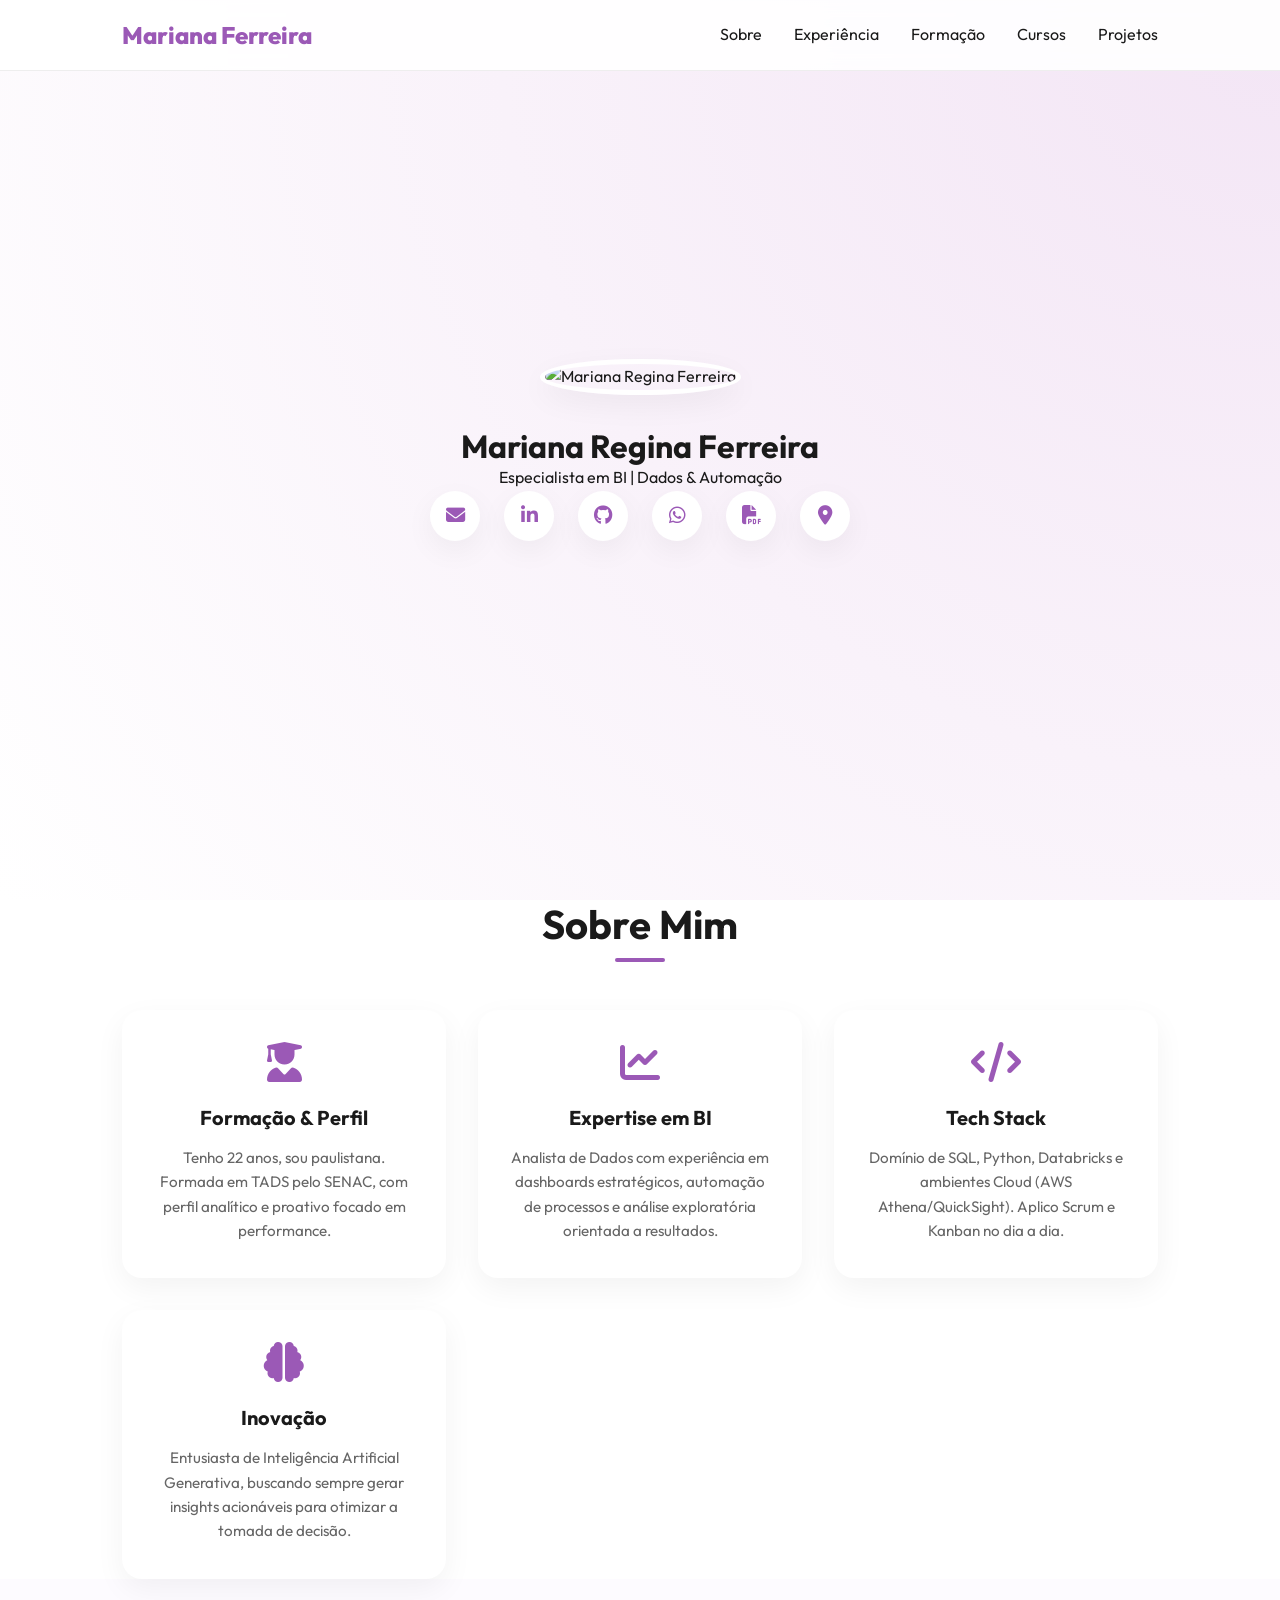
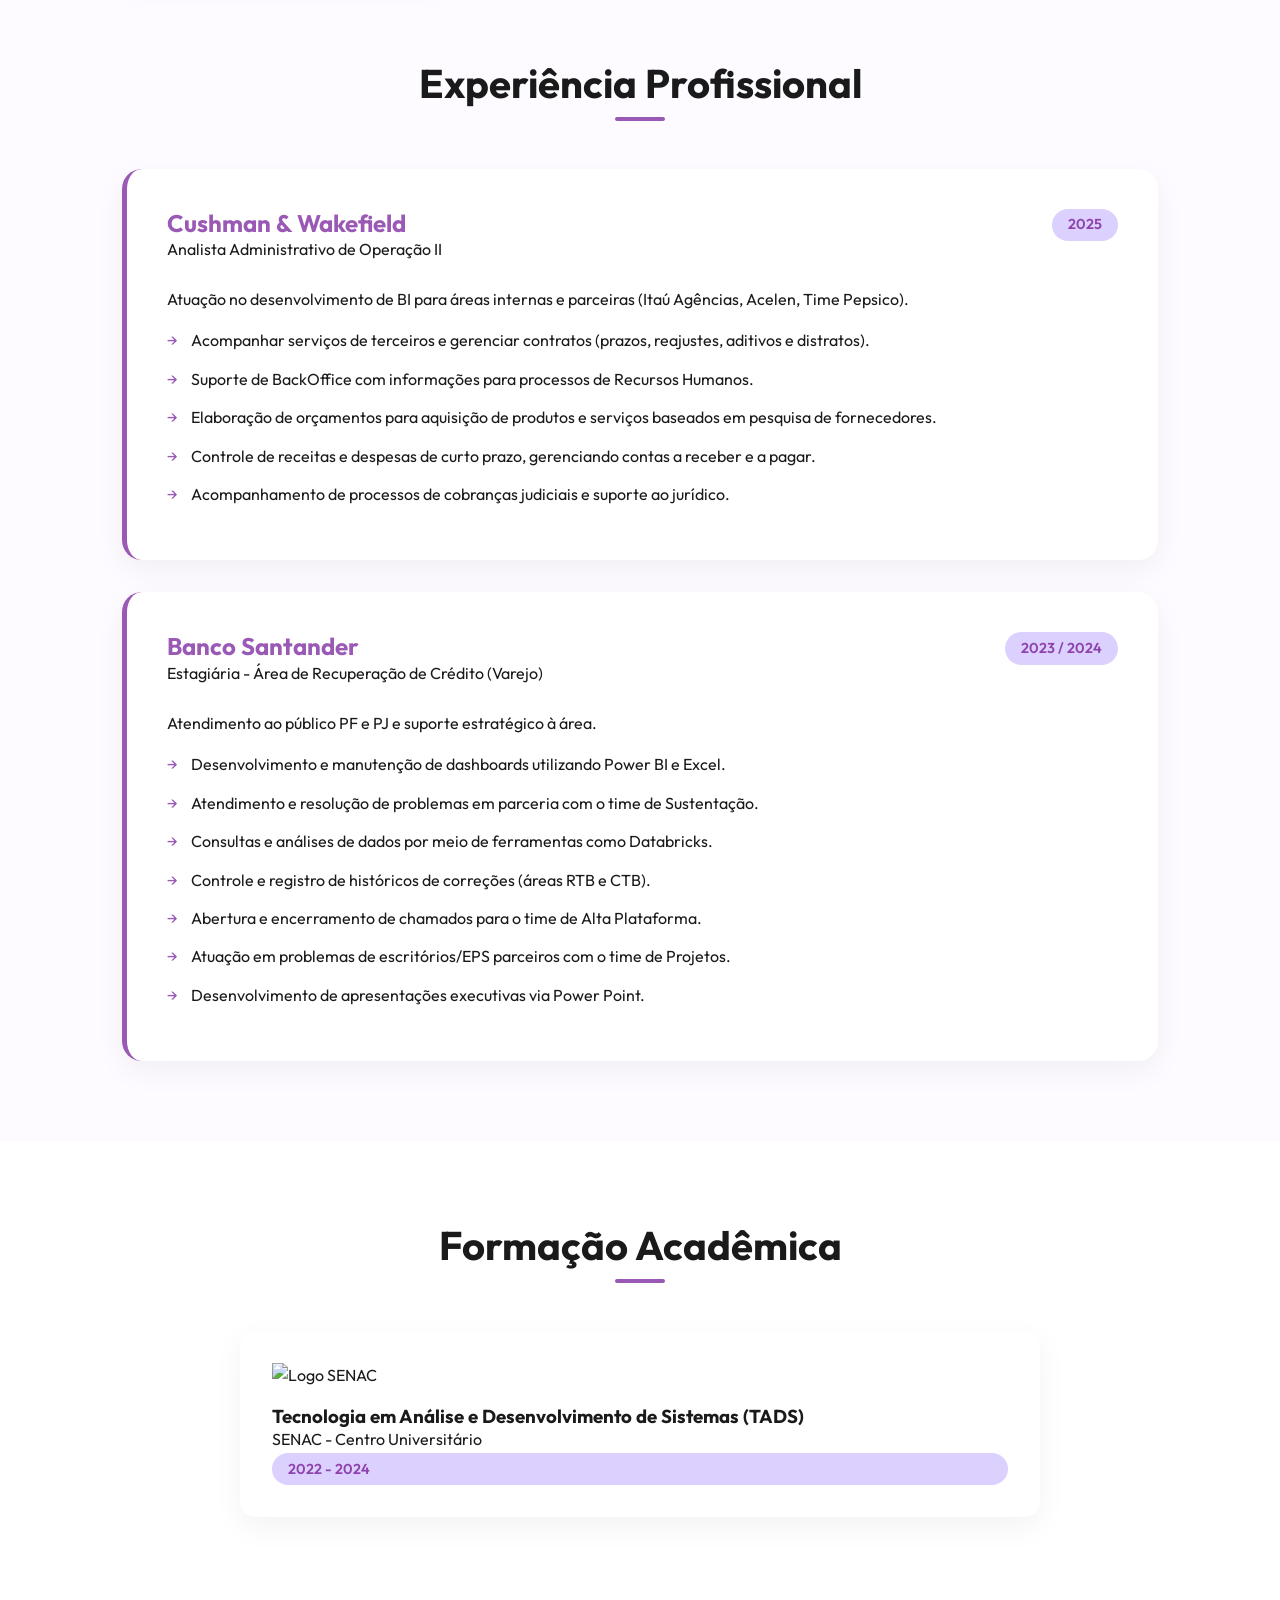
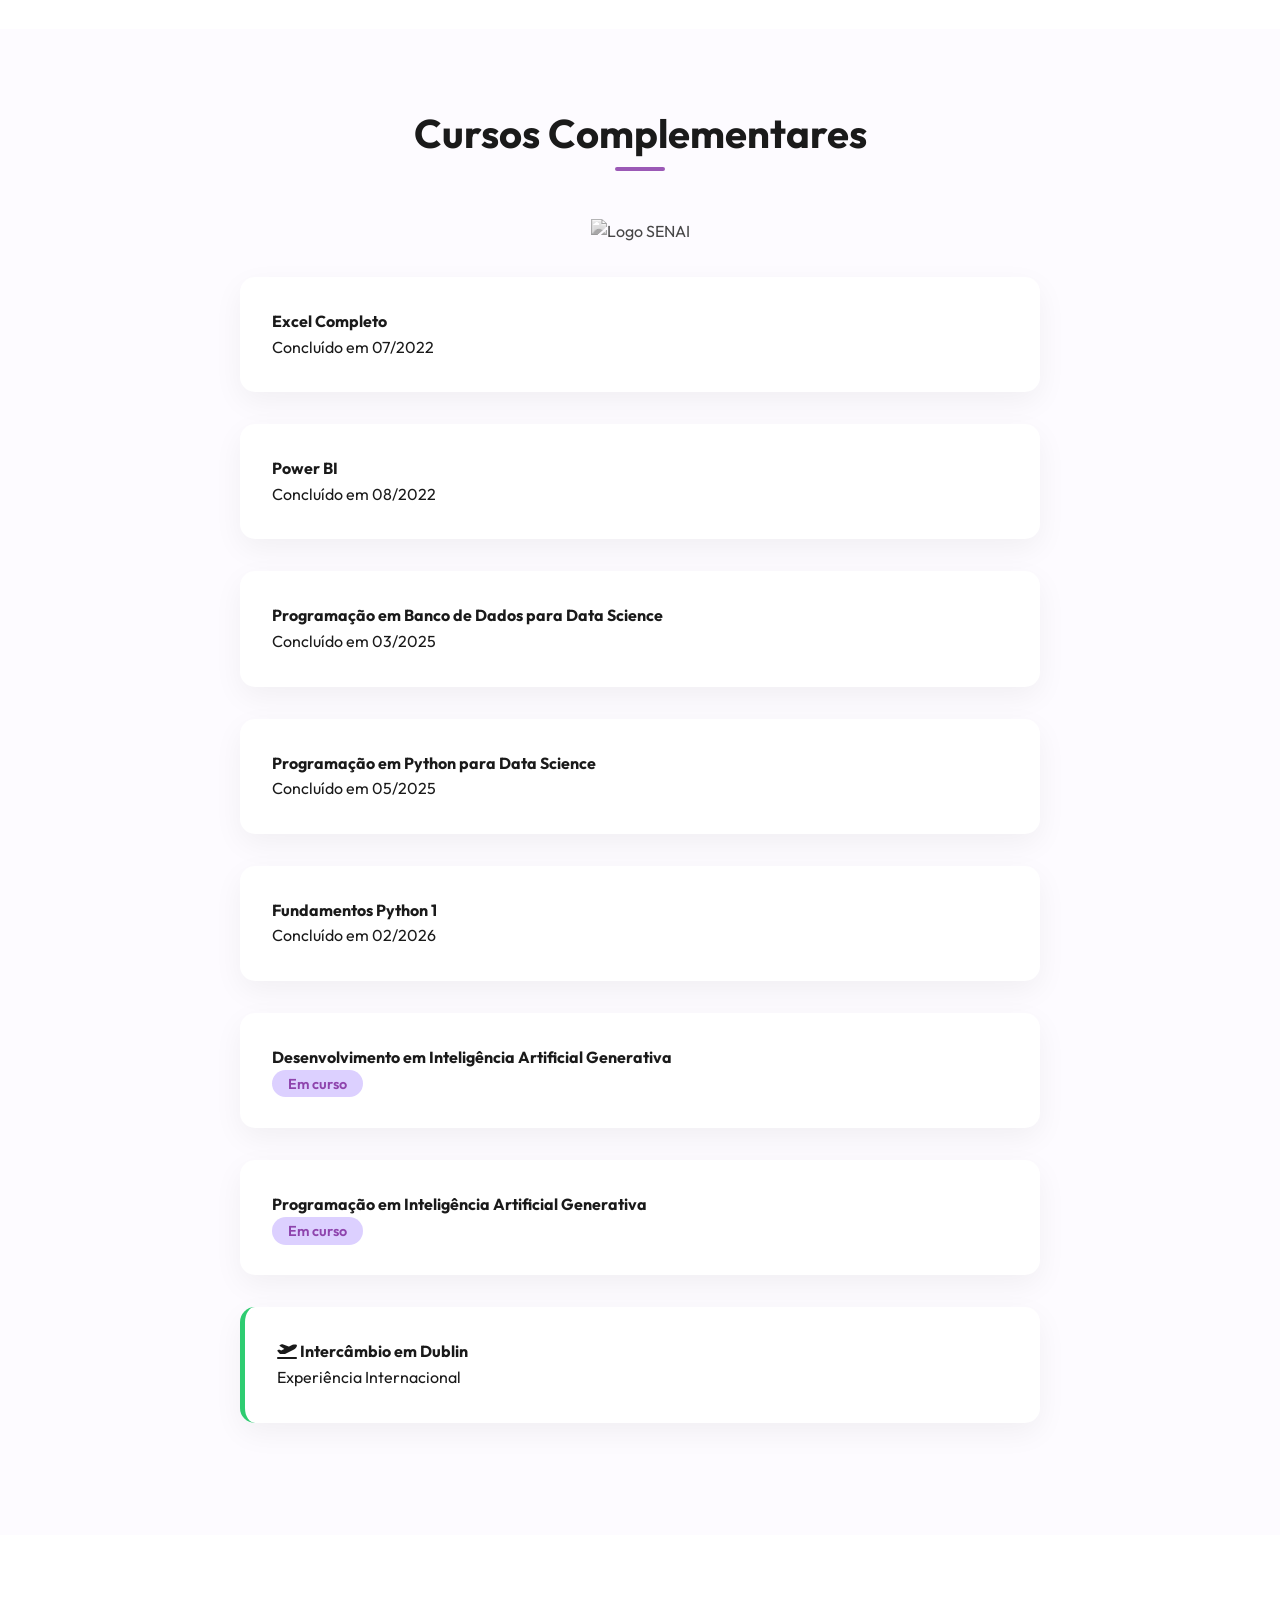
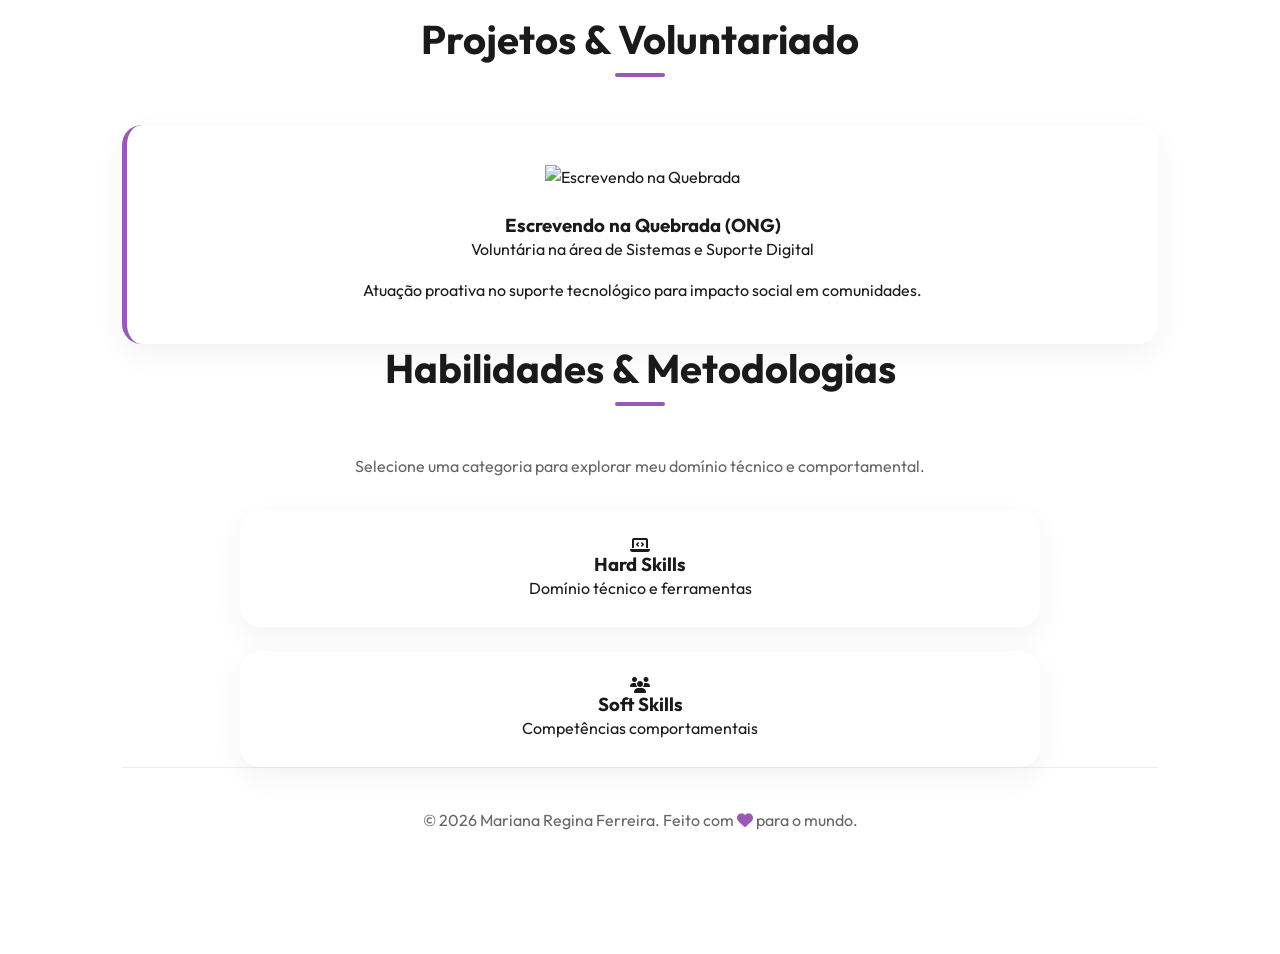
==== assets/index.html @ 9f0cdf3b "commit das fotos em png e jpg e do pdf" ====
<!DOCTYPE html>
<html lang="pt-BR">

<head>
    <meta charset="UTF-8">
    <meta name="viewport" content="width=device-width, initial-scale=1.0">
    <title>Mariana Regina Ferreira | Portfólio</title>
    <!-- Google Fonts: Outfit -->
    <link rel="preconnect" href="https://fonts.googleapis.com">
    <link rel="preconnect" href="https://fonts.gstatic.com" crossorigin>
    <link href="https://fonts.googleapis.com/css2?family=Outfit:wght@300;400;600;700;800&display=swap" rel="stylesheet">
    <!-- Font Awesome for Icons -->
    <link rel="stylesheet" href="https://cdnjs.cloudflare.com/ajax/libs/font-awesome/6.4.0/css/all.min.css">
    <link rel="stylesheet" href="style.css">
</head>

<body>

    <!-- Navegação -->
    <nav>
        <div class="container">
            <a href="#" class="logo">Mariana Ferreira </a>
            <ul class="nav-links">
                <li><a href="#sobre">Sobre</a></li>
                <li><a href="#experiencia">Experiência</a></li>
                <li><a href="#formacao">Formação</a></li>
                <li><a href="#cursos">Cursos</a></li>
                <li><a href="#projetos">Projetos</a></li>
            </ul>
        </div>
    </nav>

    <!-- Hero Section -->
    <header class="hero">
        <div class="hero-image-container reveal">
            <img src="assets/mr foto github.jpg" alt="Mariana Regina Ferreira" class="profile-img">
        </div>
        <h1 class="reveal">Mariana Regina Ferreira</h1>
        <p class="reveal"> Especialista em BI | Dados & Automação</p>

        <div class="social-links reveal">
            <a href="mailto:mari.ferreira2061808@gmail.com" class="social-icon" title="Email"><i
                    class="fas fa-envelope"></i></a>
            <a href="https://www.linkedin.com/in/mariana-ferreira-a605651b8" target="_blank" class="social-icon"
                title="LinkedIn"><i class="fab fa-linkedin-in"></i></a>
            <a href="https://github.com/maryreginaf15" target="_blank" class="social-icon" title="GitHub"><i
                    class="fab fa-github"></i></a>
            <a href="https://wa.me/5511991538889" target="_blank" class="social-icon" title="WhatsApp"><i
                    class="fab fa-whatsapp"></i></a>
            <a href="assets/Mariana R Ferreira  .pdf" download class="social-icon" title="Download Currículo"><i
                    class="fas fa-file-pdf"></i></a>
            <a href="https://www.google.com/maps/search/?api=1&query=Rua+Professor+Augusto+Mondin+-+Campo+Grande,+São+Paulo"
                target="_blank" class="social-icon" title="Localização"><i class="fas fa-map-marker-alt"></i></a>
        </div>

    </header>

    <section id="sobre" class="container">
        <h2 class="section-title reveal">Sobre Mim</h2>
        <div class="about-grid reveal">
            <div class="about-item">
                <i class="fas fa-user-graduate"></i>
                <h3>Formação & Perfil</h3>
                <p>Tenho 22 anos, sou paulistana. Formada em TADS pelo SENAC, com perfil analítico e
                    proativo focado em performance.</p>
            </div>
            <div class="about-item">
                <i class="fas fa-chart-line"></i>
                <h3>Expertise em BI</h3>
                <p>Analista de Dados com experiência em dashboards estratégicos, automação de processos e análise
                    exploratória orientada a resultados.</p>
            </div>
            <div class="about-item">
                <i class="fas fa-code"></i>
                <h3>Tech Stack</h3>
                <p>Domínio de SQL, Python, Databricks e ambientes Cloud (AWS Athena/QuickSight). Aplico Scrum e Kanban
                    no dia a dia.</p>
            </div>
            <div class="about-item">
                <i class="fas fa-brain"></i>
                <h3>Inovação</h3>
                <p>Entusiasta de Inteligência Artificial Generativa, buscando sempre gerar insights acionáveis para
                    otimizar a tomada de decisão.</p>
            </div>
        </div>
    </section>

    <!-- Experiência Profissional -->
    <section id="experiencia" style="background-color: var(--section-bg);">
        <div class="container">
            <h2 class="section-title reveal">Experiência Profissional</h2>
            <div class="experience-grid">

                <!-- Cushman & Wakefield -->
                <div class="exp-card reveal">
                    <div class="exp-header">
                        <div>
                            <h3>Cushman & Wakefield</h3>
                            <p>Analista Administrativo de Operação II</p>
                        </div>
                        <span class="exp-date">2025</span>
                    </div>
                    <div class="exp-content">
                        <p>Atuação no desenvolvimento de BI para áreas internas e parceiras (Itaú Agências, Acelen, Time
                            Pepsico).</p>
                        <ul>
                            <li>Acompanhar serviços de terceiros e gerenciar contratos (prazos, reajustes, aditivos e
                                distratos).</li>
                            <li>Suporte de BackOffice com informações para processos de Recursos Humanos.</li>
                            <li>Elaboração de orçamentos para aquisição de produtos e serviços baseados em pesquisa de
                                fornecedores.</li>
                            <li>Controle de receitas e despesas de curto prazo, gerenciando contas a receber e a pagar.
                            </li>
                            <li>Acompanhamento de processos de cobranças judiciais e suporte ao jurídico.</li>
                        </ul>
                    </div>
                </div>

                <!-- Santander -->
                <div class="exp-card reveal">
                    <div class="exp-header">
                        <div>
                            <h3>Banco Santander</h3>
                            <p>Estagiária - Área de Recuperação de Crédito (Varejo)</p>
                        </div>
                        <span class="exp-date">2023 / 2024</span>
                    </div>
                    <div class="exp-content">
                        <p>Atendimento ao público PF e PJ e suporte estratégico à área.</p>
                        <ul>
                            <li>Desenvolvimento e manutenção de dashboards utilizando Power BI e Excel.</li>
                            <li>Atendimento e resolução de problemas em parceria com o time de Sustentação.</li>
                            <li>Consultas e análises de dados por meio de ferramentas como Databricks.</li>
                            <li>Controle e registro de históricos de correções (áreas RTB e CTB).</li>
                            <li>Abertura e encerramento de chamados para o time de Alta Plataforma.</li>
                            <li>Atuação em problemas de escritórios/EPS parceiros com o time de Projetos.</li>
                            <li>Desenvolvimento de apresentações executivas via Power Point.</li>
                        </ul>
                    </div>
                </div>

            </div>
        </div>
    </section>

    <!-- Formação Acadêmica -->
    <section id="formacao">
        <div class="container">
            <h2 class="section-title reveal">Formação Acadêmica</h2>
            <div class="timeline reveal">
                <div class="timeline-item">
                    <img src="https://logodownload.org/wp-content/uploads/2014/10/senac-logo-4.png" alt="Logo SENAC"
                        class="senac-logo">
                    <h3>Tecnologia em Análise e Desenvolvimento de Sistemas (TADS)</h3>
                    <p>SENAC - Centro Universitário</p>
                    <p class="exp-date">2022 - 2024</p>
                </div>
            </div>
        </div>
    </section>

    <section id="cursos" style="background-color: var(--section-bg);">
        <div class="container">
            <h2 class="section-title reveal">Cursos Complementares</h2>
            <div style="text-align: center; margin-bottom: 2rem;" class="reveal">
                <img src="assets/logo senai sem fundo.png" alt="Logo SENAI"
                    style="height: 60px; filter: grayscale(1); opacity: 0.8;">
            </div>
            <div class="timeline reveal">
                <!-- Ordem Cronológica (Antigo para Novo) -->
                <div class="timeline-item">
                    <h4>Excel Completo</h4>
                    <p>Concluído em 07/2022</p>
                </div>
                <div class="timeline-item">
                    <h4>Power BI</h4>
                    <p>Concluído em 08/2022</p>
                </div>
                <div class="timeline-item">
                    <h4>Programação em Banco de Dados para Data Science</h4>
                    <p>Concluído em 03/2025</p>
                </div>
                <div class="timeline-item">
                    <h4>Programação em Python para Data Science</h4>
                    <p>Concluído em 05/2025</p>
                </div>
                <div class="timeline-item">
                    <h4>Fundamentos Python 1</h4>
                    <p>Concluído em 02/2026</p>
                </div>
                <div class="timeline-item">
                    <h4>Desenvolvimento em Inteligência Artificial Generativa</h4>
                    <p><span class="exp-date">Em curso</span></p>
                </div>
                <div class="timeline-item">
                    <h4>Programação em Inteligência Artificial Generativa</h4>
                    <p><span class="exp-date">Em curso</span></p>
                </div>
                <div class="timeline-item" style="border-left: 5px solid #2ecc71;">
                    <h4><i class="fas fa-plane-departure"></i> Intercâmbio em Dublin</h4>
                    <p>Experiência Internacional</p>
                </div>
            </div>
        </div>
    </section>

    <!-- Projetos Pessoais & Voluntariado -->
    <section id="projetos">
        <div class="container">
            <h2 class="section-title reveal">Projetos & Voluntariado</h2>
            <div class="exp-card reveal" style="text-align: center;">
                <img src="assets/logo eq sem fundo.png" alt="Escrevendo na Quebrada"
                    style="height: 80px; margin-bottom: 1.5rem;">
                <h3>Escrevendo na Quebrada (ONG)</h3>
                <p>Voluntária na área de Sistemas e Suporte Digital</p>
                <p style="margin-top: 1rem;">Atuação proativa no suporte tecnológico para impacto social em comunidades.
                </p>
            </div>

            <!-- Habilidades Section -->
            <section id="habilidades" class="container">
                <h2 class="section-title reveal">Habilidades & Metodologias</h2>
                <p class="reveal" style="text-align: center; margin-bottom: 2rem; color: var(--text-muted);">Selecione
                    uma categoria para explorar meu domínio técnico e comportamental.</p>

                <div class="skills-category-grid reveal">
                    <!-- Hard Skills Card -->
                    <div class="skill-category-card" onclick="toggleSkills('hard', this)">
                        <div class="card-header">
                            <i class="fas fa-laptop-code"></i>
                            <h3>Hard Skills</h3>
                            <p>Domínio técnico e ferramentas</p>
                        </div>
                        <div id="hard-skills" class="skills-list">
                            <div class="skill-progress-item"><span>Kanban</span>
                                <div class="progress-bar">
                                    <div class="progress" style="width: 100%;"></div>
                                </div><span>100%</span>
                            </div>
                            <div class="skill-progress-item"><span>Metodologias Ágeis</span>
                                <div class="progress-bar">
                                    <div class="progress" style="width: 100%;"></div>
                                </div><span>100%</span>
                            </div>
                            <div class="skill-progress-item"><span>Power BI</span>
                                <div class="progress-bar">
                                    <div class="progress" style="width: 100%;"></div>
                                </div><span>100%</span>
                            </div>
                            <div class="skill-progress-item"><span>Data-Driven</span>
                                <div class="progress-bar">
                                    <div class="progress" style="width: 80%;"></div>
                                </div><span>80%</span>
                            </div>
                            <div class="skill-progress-item"><span>Trello</span>
                                <div class="progress-bar">
                                    <div class="progress" style="width: 100%;"></div>
                                </div><span>100%</span>
                            </div>
                            <div class="skill-progress-item"><span>ETL</span>
                                <div class="progress-bar">
                                    <div class="progress" style="width: 100%;"></div>
                                </div><span>100%</span>
                            </div>
                            <div class="skill-progress-item"><span>AWS</span>
                                <div class="progress-bar">
                                    <div class="progress" style="width: 80%;"></div>
                                </div><span>80%</span>
                            </div>
                            <div class="skill-progress-item"><span>Azure</span>
                                <div class="progress-bar">
                                    <div class="progress" style="width: 80%;"></div>
                                </div><span>80%</span>
                            </div>
                            <div class="skill-progress-item"><span>Databricks</span>
                                <div class="progress-bar">
                                    <div class="progress" style="width: 85%;"></div>
                                </div><span>85%</span>
                            </div>
                            <div class="skill-progress-item"><span>Python</span>
                                <div class="progress-bar">
                                    <div class="progress" style="width: 92%;"></div>
                                </div><span>92%</span>
                            </div>
                            <div class="skill-progress-item"><span>SQL</span>
                                <div class="progress-bar">
                                    <div class="progress" style="width: 92%;"></div>
                                </div><span>92%</span>
                            </div>
                            <div class="skill-progress-item"><span>Excel Avançado</span>
                                <div class="progress-bar">
                                    <div class="progress" style="width: 100%;"></div>
                                </div><span>100%</span>
                            </div>
                            <div class="skill-progress-item"><span>IA Generativa</span>
                                <div class="progress-bar">
                                    <div class="progress" style="width: 80%;"></div>
                                </div><span>80%</span>
                            </div>
                            <div class="skill-progress-item"><span>GitHub</span>
                                <div class="progress-bar">
                                    <div class="progress" style="width: 80%;"></div>
                                </div><span>80%</span>
                            </div>
                        </div>
                    </div>

                    <!-- Soft Skills Card -->
                    <div class="skill-category-card" onclick="toggleSkills('soft', this)">
                        <div class="card-header">
                            <i class="fas fa-users"></i>
                            <h3>Soft Skills</h3>
                            <p>Competências comportamentais</p>
                        </div>
                        <div id="soft-skills" class="skills-list">
                            <div class="skill-progress-item"><span>Trabalho em Time</span>
                                <div class="progress-bar">
                                    <div class="progress" style="width: 99%;"></div>
                                </div><span>99%</span>
                            </div>
                            <div class="skill-progress-item"><span>Criatividade</span>
                                <div class="progress-bar">
                                    <div class="progress" style="width: 80%;"></div>
                                </div><span>80%</span>
                            </div>
                            <div class="skill-progress-item"><span>Gestão de Tempo</span>
                                <div class="progress-bar">
                                    <div class="progress" style="width: 89%;"></div>
                                </div><span>89%</span>
                            </div>
                            <div class="skill-progress-item"><span>Tomada de Decisão</span>
                                <div class="progress-bar">
                                    <div class="progress" style="width: 90%;"></div>
                                </div><span>90%</span>
                            </div>
                            <div class="skill-progress-item"><span>Responsabilidade</span>
                                <div class="progress-bar">
                                    <div class="progress" style="width: 100%;"></div>
                                </div><span>100%</span>
                            </div>
                            <div class="skill-progress-item"><span>Organização</span>
                                <div class="progress-bar">
                                    <div class="progress" style="width: 99%;"></div>
                                </div><span>99%</span>
                            </div>
                        </div>
                    </div>
                </div>

            </section>

            <footer>
                <div class="container">
                    <p>&copy; 2026 Mariana Regina Ferreira. Feito com <i class="fas fa-heart"
                            style="color: var(--primary-color);"></i> para o mundo.</p>
                </div>
            </footer>

            <script src="script.js"></script>
</body>

</html>
---- assets/style.css ----
/* Design System & Base Styles */
:root {
    --primary-color: #9b59b6; /* Purple */
    --primary-light: #dcd0ff;
    --primary-dark: #8e44ad;
    --bg-color: #ffffff;
    --text-color: #1a1a1a;
    --text-muted: #666666;
    --section-bg: #fdfbff;
    --card-shadow: 0 10px 30px rgba(0, 0, 0, 0.05);
    --transition: all 0.3s ease;
    --font-main: 'Outfit', sans-serif;
}

* {
    margin: 0;
    padding: 0;
    box-sizing: border-box;
}

html {
    scroll-behavior: smooth;
}

body {
    font-family: var(--font-main);
    background-color: var(--bg-color);
    color: var(--text-color);
    line-height: 1.6;
    overflow-x: hidden;
}

/* Typography */
h1, h2, h3 {
    font-weight: 700;
    line-height: 1.2;
}

a {
    text-decoration: none;
    color: inherit;
    transition: var(--transition);
}

ul {
    list-style: none;
}

/* Layout */
.container {
    max-width: 1100px;
    margin: 0 auto;
    padding: 0 2rem;
}

section {
    padding: 80px 0;
}

.section-title {
    font-size: 2.5rem;
    margin-bottom: 3rem;
    text-align: center;
    position: relative;
}

.section-title::after {
    content: '';
    display: block;
    width: 50px;
    height: 4px;
    background: var(--primary-color);
    margin: 10px auto 0;
    border-radius: 2px;
}

/* Navbar */
nav {
    position: fixed;
    top: 0;
    width: 100%;
    background: rgba(255, 255, 255, 0.9);
    backdrop-filter: blur(10px);
    z-index: 1000;
    border-bottom: 1px solid #eee;
    padding: 1rem 0;
}

nav .container {
    display: flex;
    justify-content: space-between;
    align-items: center;
}

.logo {
    font-size: 1.5rem;
    font-weight: 800;
    color: var(--primary-color);
}

.nav-links {
    display: flex;
    gap: 2rem;
}

.nav-links a:hover {
    color: var(--primary-color);
}

/* Hero Section */
.hero {
    min-height: 100vh;
    display: flex;
    flex-direction: column;
    align-items: center;
    justify-content: center;
    text-align: center;
    background: radial-gradient(circle at top right, #f3e5f5, transparent);
    padding: 100px 0;
}

.hero-image-container {
    margin-bottom: 2rem;
}

.profile-img {
    width: 180px;
    height: 180px;
    border-radius: 50%;
    object-fit: cover;
    border: 5px solid #fff;
    box-shadow: var(--card-shadow);
}

.hero-content h1 {
    font-size: 3.5rem;
    margin-bottom: 1rem;
    background: linear-gradient(45deg, var(--text-color), var(--primary-color));
    -webkit-background-clip: text;
    -webkit-text-fill-color: transparent;
}

.hero-content p {
    font-size: 1.2rem;
    color: var(--text-muted);
    max-width: 600px;
    margin: 0 auto 2rem;
}

.social-links {
    display: flex;
    justify-content: center;
    gap: 1.5rem;
}

.social-icon {
    width: 50px;
    height: 50px;
    border-radius: 50%;
    background: #fff;
    display: flex;
    align-items: center;
    justify-content: center;
    box-shadow: var(--card-shadow);
    color: var(--primary-color);
    font-size: 1.2rem;
}

.social-icon:hover {
    background: var(--primary-color);
    color: #fff;
    transform: translateY(-5px);
}

/* About Grid */
.about-grid {
    display: grid;
    grid-template-columns: repeat(auto-fit, minmax(250px, 1fr));
    gap: 2rem;
    margin-top: 2rem;
}

.about-item {
    background: #fff;
    padding: 2rem;
    border-radius: 20px;
    box-shadow: var(--card-shadow);
    text-align: center;
    transition: var(--transition);
    border-bottom: 3px solid transparent;
}

.about-item:hover {
    transform: translateY(-10px);
    border-bottom-color: var(--primary-color);
}

.about-item i {
    font-size: 2.5rem;
    color: var(--primary-color);
    margin-bottom: 1.5rem;
}

.about-item h3 {
    margin-bottom: 1rem;
    font-size: 1.25rem;
}

.about-item p {
    color: var(--text-muted);
    font-size: 0.95rem;
}

/* Experience Cards */
.experience-grid {
    display: grid;
    gap: 2rem;
}

.exp-card {
    background: #fff;
    padding: 2.5rem;
    border-radius: 20px;
    box-shadow: var(--card-shadow);
    border-left: 5px solid var(--primary-color);
    transition: var(--transition);
}

.exp-card:hover {
    transform: translateX(10px);
}

.exp-header {
    display: flex;
    justify-content: space-between;
    align-items: flex-start;
    margin-bottom: 1.5rem;
}

.exp-header h3 {
    font-size: 1.5rem;
    color: var(--primary-color);
}

.exp-date {
    background: var(--primary-light);
    color: var(--primary-dark);
    padding: 0.3rem 1rem;
    border-radius: 20px;
    font-size: 0.9rem;
    font-weight: 600;
}

.exp-content ul {
    margin-top: 1rem;
}

.exp-content li {
    margin-bottom: 0.8rem;
    position: relative;
    padding-left: 1.5rem;
}

.exp-content li::before {
    content: '→';
    position: absolute;
    left: 0;
    color: var(--primary-color);
}

/* Academic & Courses Section */
.academic-info {
    background: var(--section-bg);
}

.timeline {
    position: relative;
    max-width: 800px;
    margin: 0 auto;
}

.timeline-item {
    padding: 2rem;
    background: #fff;
    border-radius: 15px;
    box-shadow: var(--card-shadow);
    margin-bottom: 2rem;
    position: relative;
}

.senac-logo {
    height: 40px;
    margin-bottom: 1rem;
}

/* Skills Tags */
.skills-container {
    display: flex;
    flex-wrap: wrap;
    gap: 1rem;
    justify-content: center;
    margin-top: 2rem;
}

.skill-tag {
    background: #fff;
    border: 1px solid var(--primary-light);
    padding: 0.5rem 1.5rem;
    border-radius: 30px;
    font-weight: 500;
    transition: var(--transition);
}

.skill-tag:hover {
    background: var(--primary-color);
    color: #fff;
}

/* Skills Category & Cards */
.skills-category-grid {
    display: flex;
    flex-direction: column;
    gap: 1.5rem;
    max-width: 800px;
    margin: 0 auto;
}

.skill-category-card {
    background: #fff;
    padding: 1.5rem;
    border-radius: 20px;
    box-shadow: var(--card-shadow);
    cursor: pointer;
    transition: var(--transition);
    border: 2px solid transparent;
    overflow: hidden;
}

.skill-category-card .card-header {
    display: flex;
    flex-direction: column;
    align-items: center;
    text-align: center;
}

.skill-category-card:hover {
    transform: translateY(-3px);
    box-shadow: 0 15px 40px rgba(0, 0, 0, 0.1);
}

.skill-category-card.active {
    border-color: var(--primary-color);
}

.skill-category-card.active .card-header {
    margin-bottom: 2rem;
    padding-bottom: 1.5rem;
    border-bottom: 1px solid #eee;
}

/* Skills List inside Card */
.skills-list {
    display: none;
    grid-template-columns: repeat(auto-fit, minmax(280px, 1fr));
    gap: 1.5rem;
    animation: slideDown 0.4s ease;
}

.skill-category-card.active .skills-list {
    display: grid;
}

@keyframes slideDown {
    from { opacity: 0; max-height: 0; }
    to { opacity: 1; max-height: 1000px; }
}

.skill-progress-item {
    display: flex;
    align-items: center;
    gap: 1rem;
}

.skill-progress-item span {
    font-weight: 600;
    font-size: 0.9rem;
    min-width: 120px;
}

.progress-bar {
    flex-grow: 1;
    height: 10px;
    background: #eee;
    border-radius: 5px;
    overflow: hidden;
}

.progress {
    height: 100%;
    background: var(--primary-color);
    border-radius: 5px;
}

@keyframes fadeIn {
    from { opacity: 0; transform: translateY(10px); }
    to { opacity: 1; transform: translateY(0); }
}

/* Animations */
.reveal {
    opacity: 0;
    transform: translateY(30px);
    transition: all 0.8s ease-out;
}

.reveal.active {
    opacity: 1;
    transform: translateY(0);
}

/* Footer */
footer {
    padding: 40px 0;
    text-align: center;
    border-top: 1px solid #eee;
    color: var(--text-muted);
}

/* Mobile Responsive */
@media (max-width: 768px) {
    .hero-content h1 {
        font-size: 2.5rem;
    }
    
    .nav-links {
        display: none;
    }
    
    .exp-header {
        flex-direction: column;
        gap: 0.5rem;
    }
}
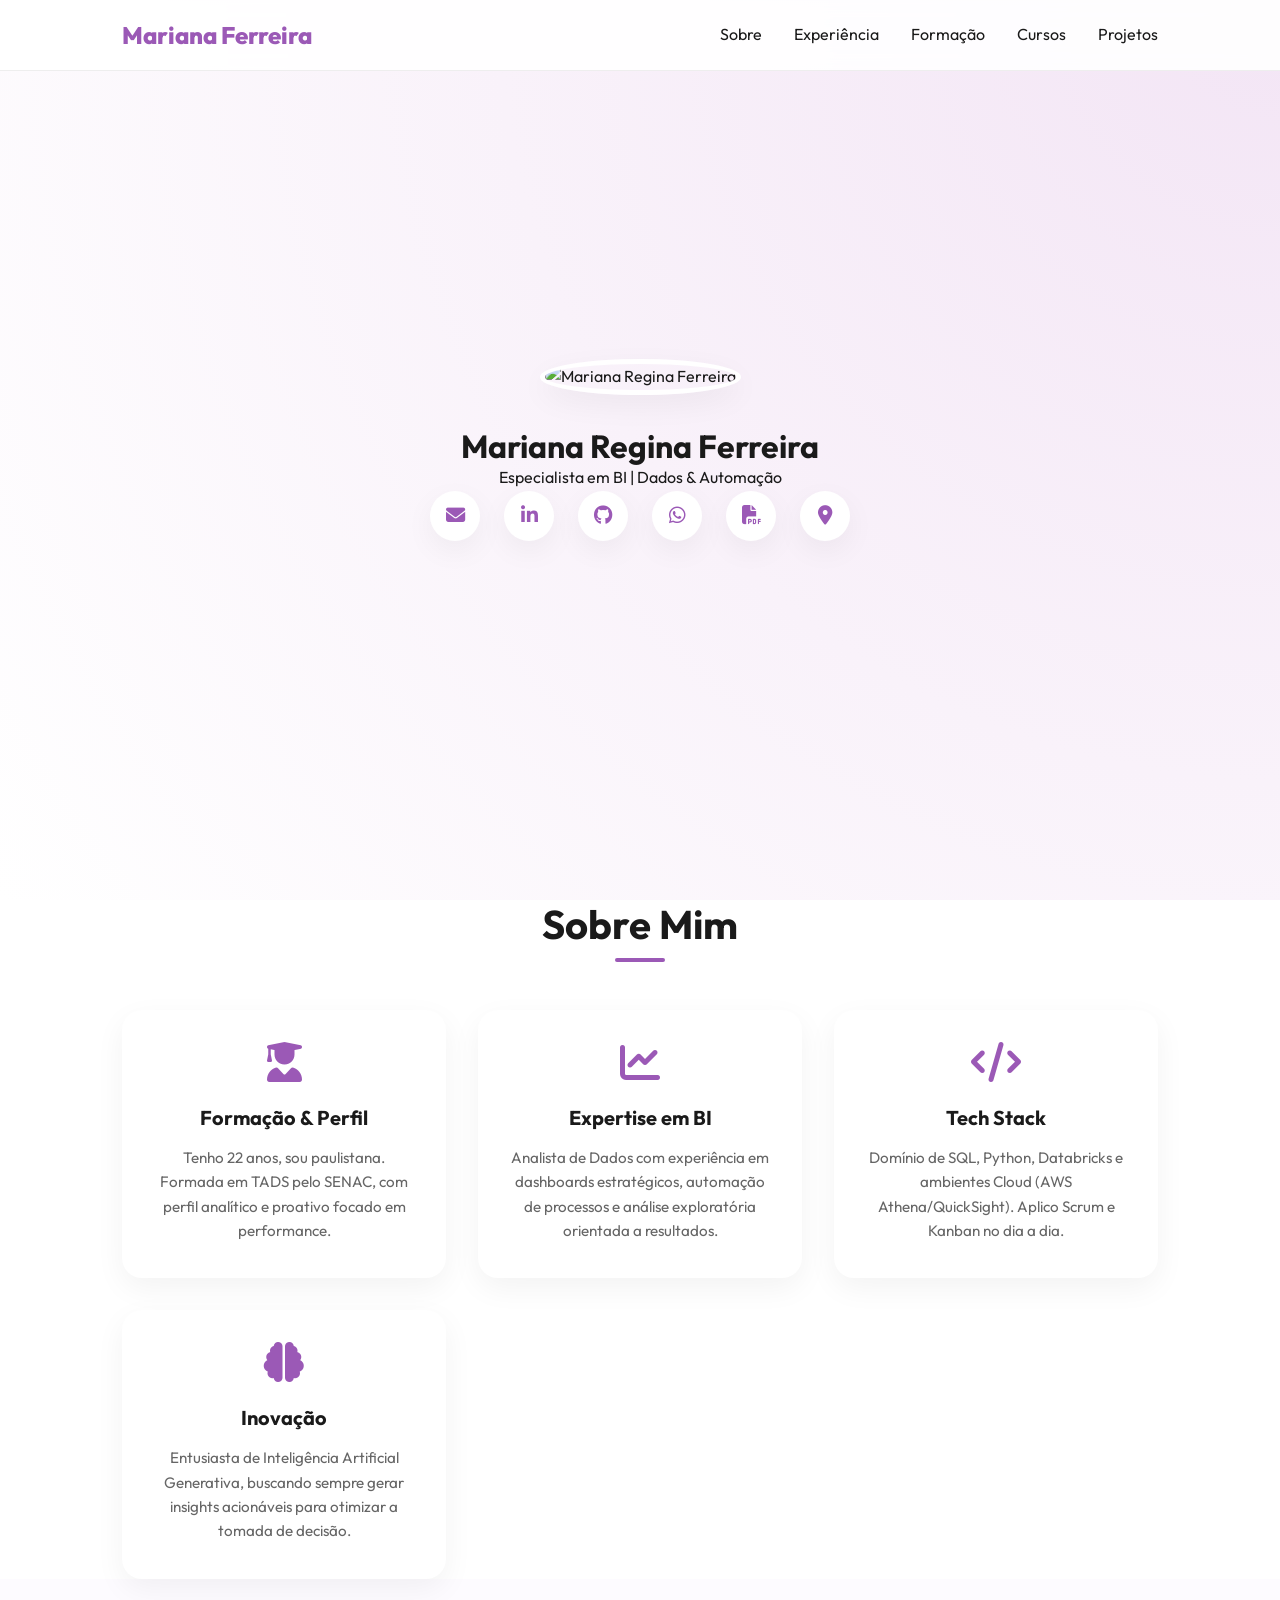
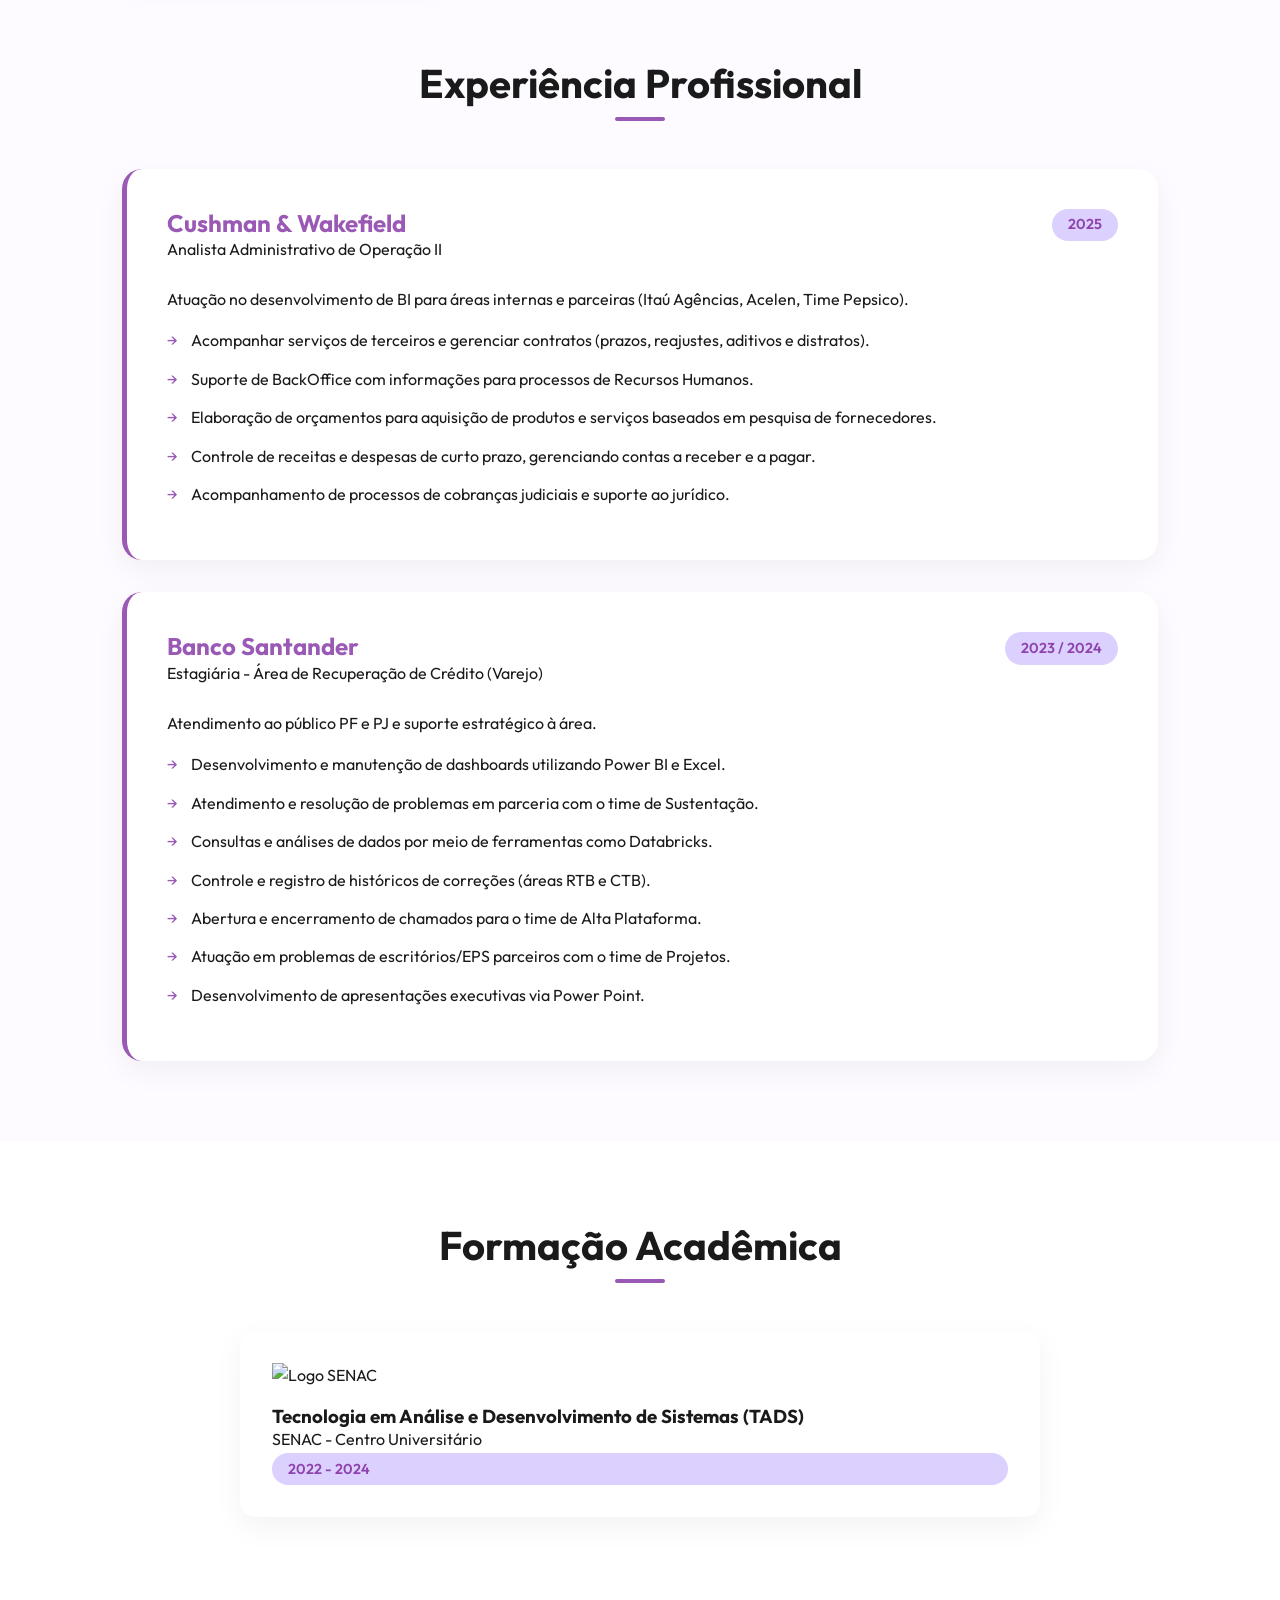
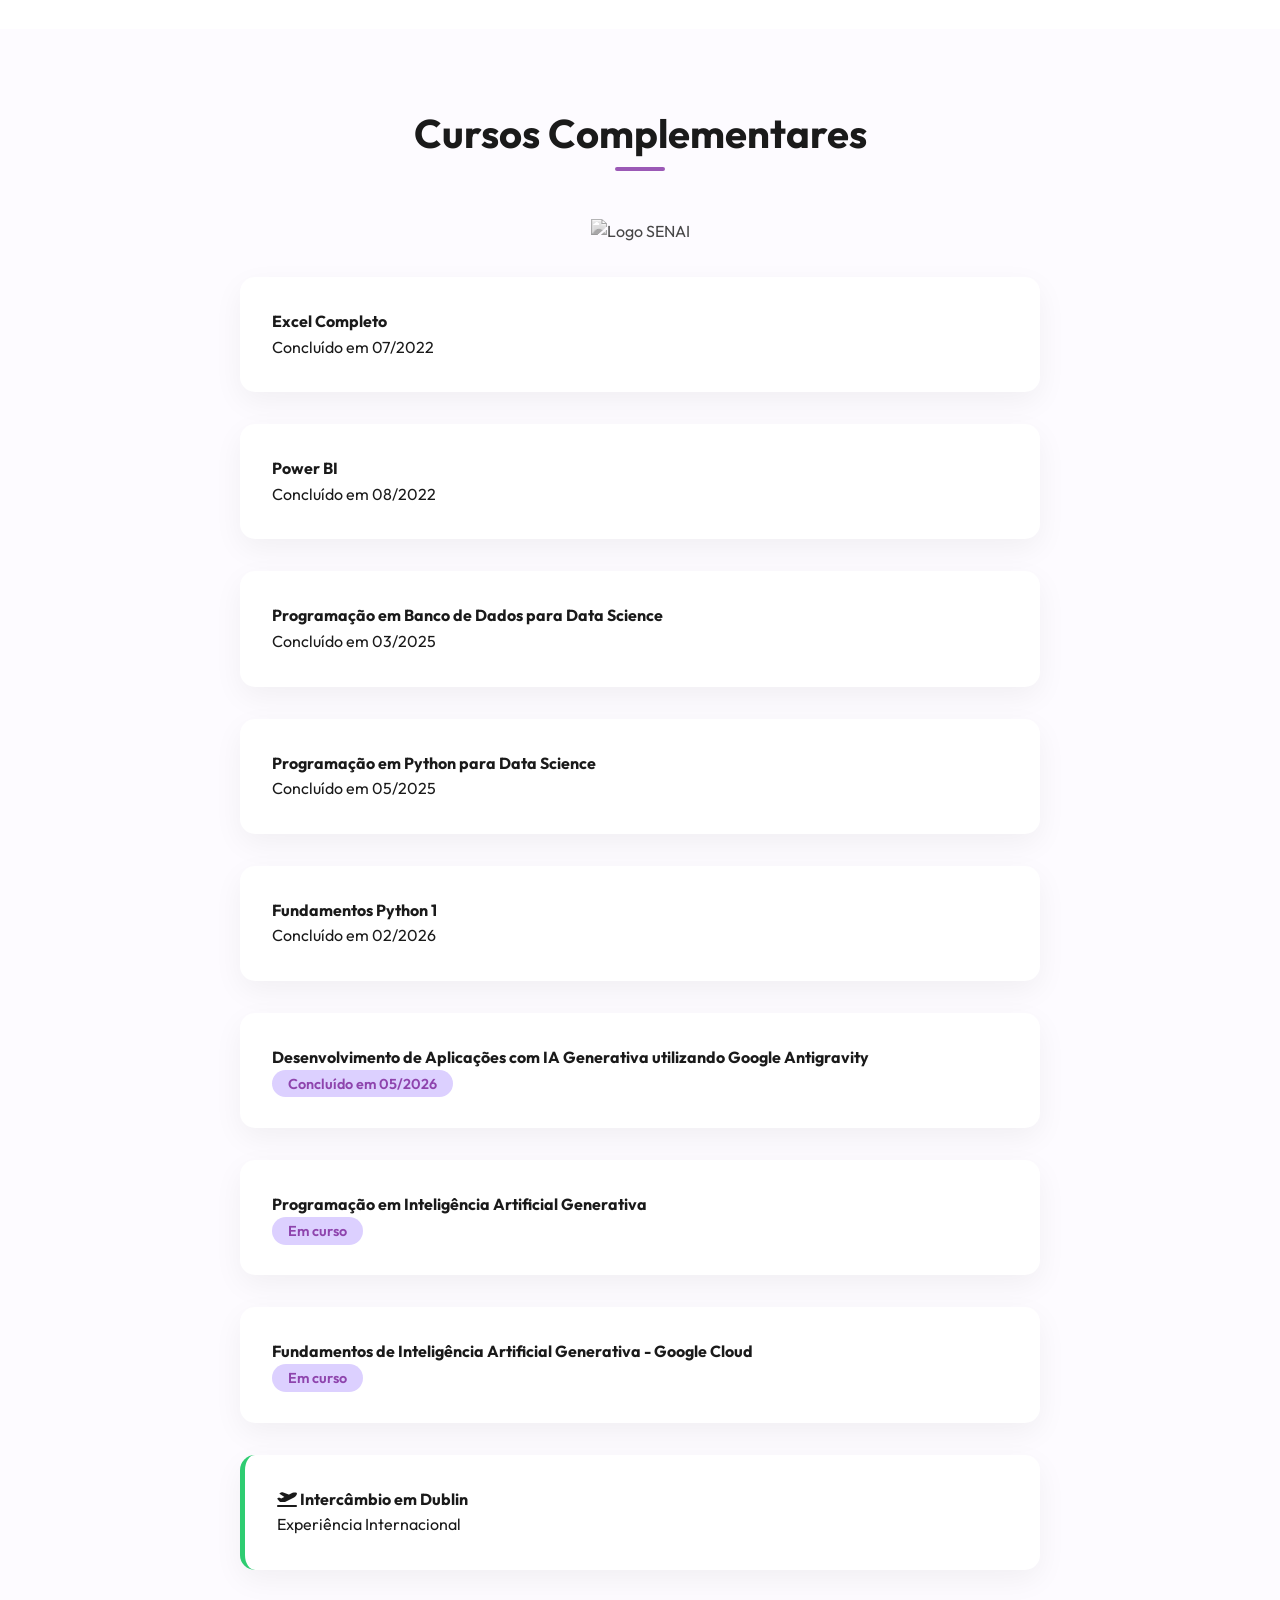
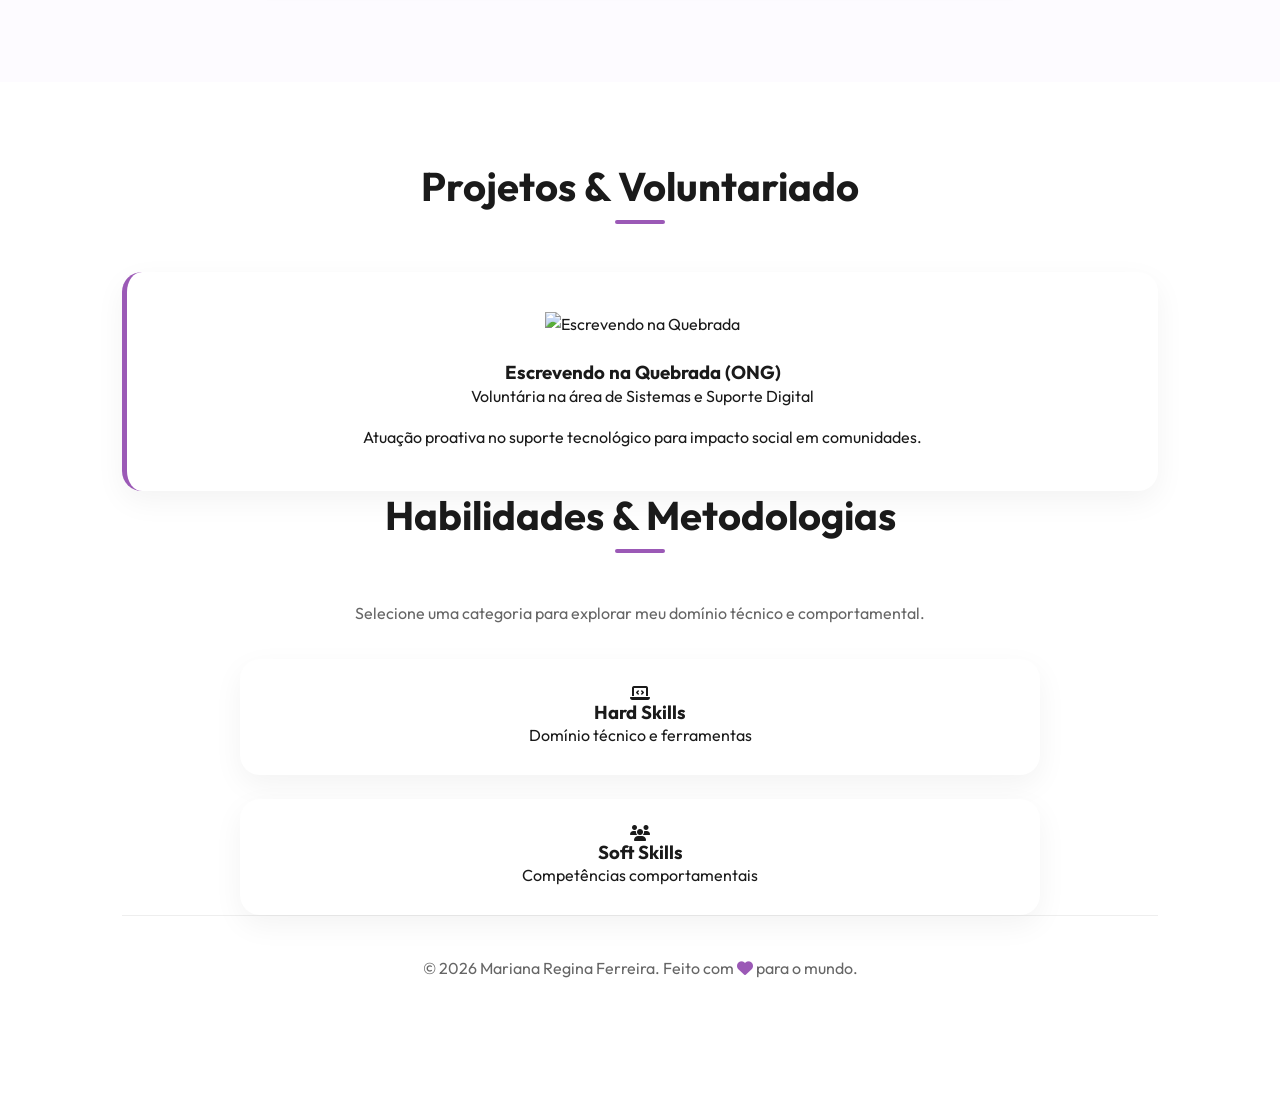
==== commit 1ed768ae: "Update index.html" ====
--- a/assets/index.html
+++ b/assets/index.html
@@ -49,7 +49,7 @@
                     class="fab fa-whatsapp"></i></a>
             <a href="assets/Mariana R Ferreira  .pdf" download class="social-icon" title="Download Currículo"><i
                     class="fas fa-file-pdf"></i></a>
-            <a href="https://www.google.com/maps/search/?api=1&query=Rua+Professor+Augusto+Mondin+-+Campo+Grande,+São+Paulo"
+            <a href="https://maps.app.goo.gl/n5pofUXADgcEzo1a7"
                 target="_blank" class="social-icon" title="Localização"><i class="fas fa-map-marker-alt"></i></a>
         </div>
 
@@ -189,11 +189,15 @@
                     <p>Concluído em 02/2026</p>
                 </div>
                 <div class="timeline-item">
-                    <h4>Desenvolvimento em Inteligência Artificial Generativa</h4>
+                    <h4>Desenvolvimento de Aplicações com IA Generativa utilizando Google Antigravity</h4>
+                    <p><span class="exp-date">Concluído em 05/2026</span></p>
+                </div>
+                <div class="timeline-item">
+                    <h4>Programação em Inteligência Artificial Generativa</h4>
                     <p><span class="exp-date">Em curso</span></p>
                 </div>
-                <div class="timeline-item">
-                    <h4>Programação em Inteligência Artificial Generativa</h4>
+                 <div class="timeline-item">
+                    <h4>Fundamentos de Inteligência Artificial Generativa - Google Cloud</h4>
                     <p><span class="exp-date">Em curso</span></p>
                 </div>
                 <div class="timeline-item" style="border-left: 5px solid #2ecc71;">
@@ -359,4 +363,4 @@
             <script src="script.js"></script>
 </body>
 
-</html>+</html>
